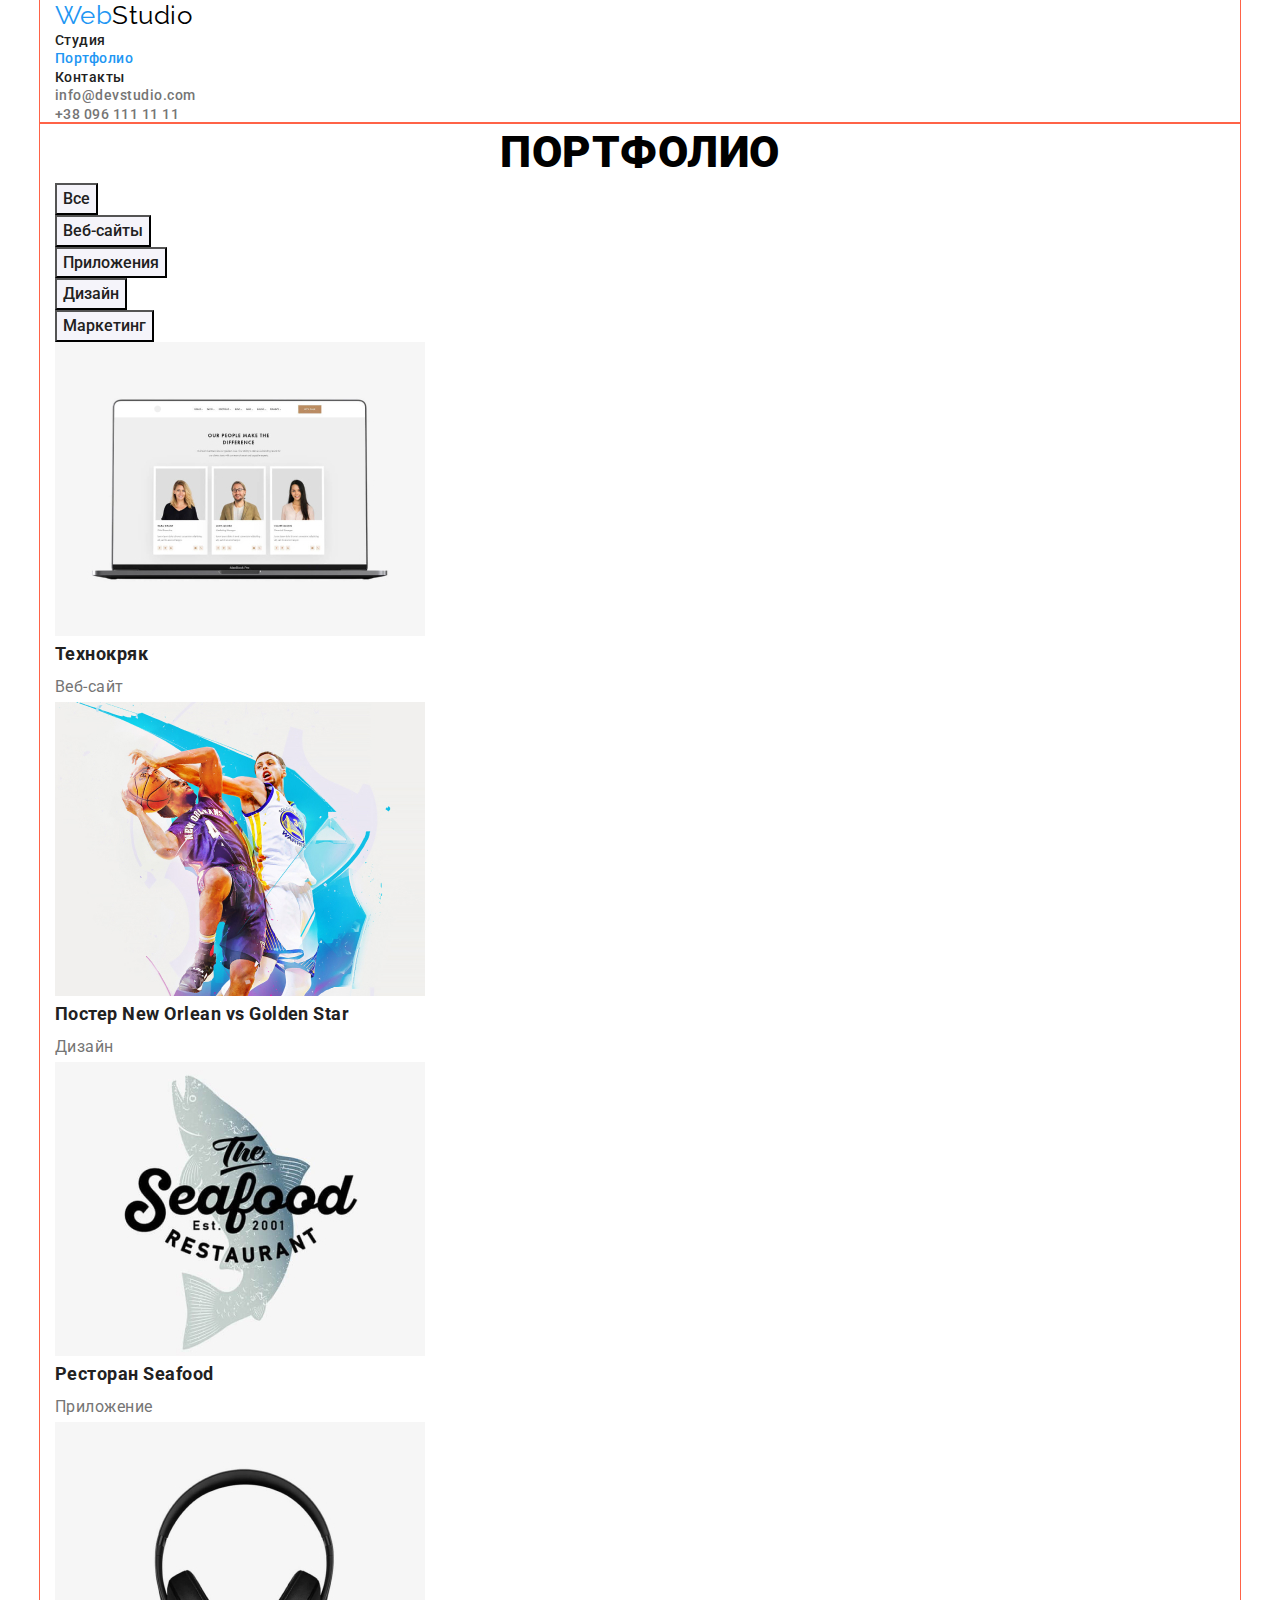
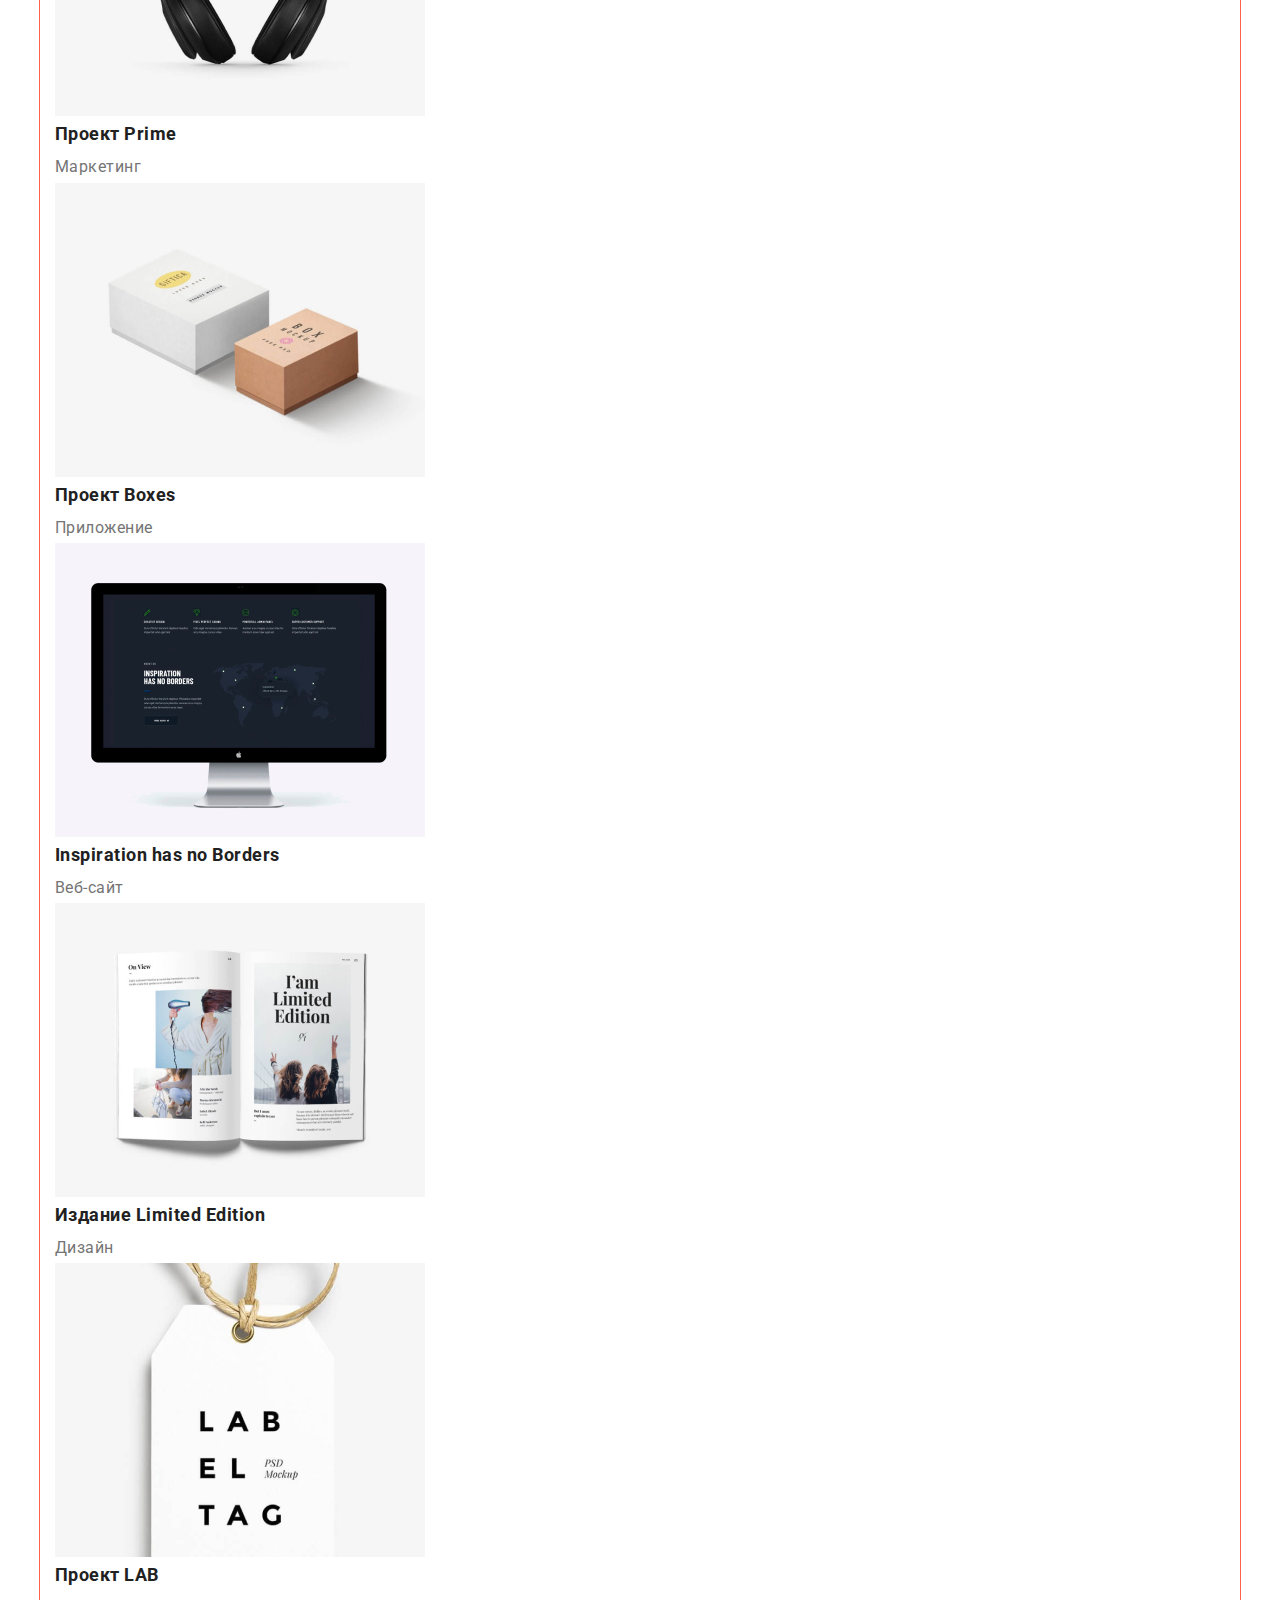
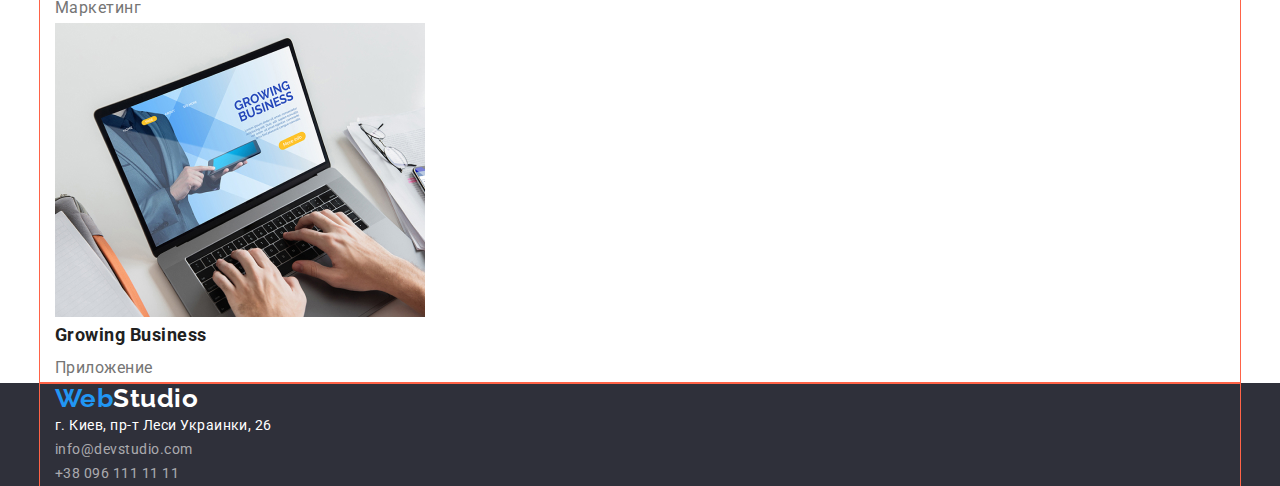
==== portfolio.html @ f956959d "добавляет файлы с 2 ДЗ + container" ====
<!DOCTYPE html>
<html lang="en">
<head>
    <meta charset="UTF-8">
    <meta name="viewport" content="width=device-width, initial-scale=1.0">
    <link rel="stylesheet" href="https://cdnjs.cloudflare.com/ajax/libs/modern-normalize/1.0.0/modern-normalize.min.css">
    <link rel="stylesheet" href="./css/styles.css">
    <title>Portfolio</title>
    <link rel="preconnect" href="https://fonts.gstatic.com">
    <link href="https://fonts.googleapis.com/css2?family=Raleway:wght@700&family=Roboto:wght@400;500;700;900&display=swap" rel="stylesheet">
</head>
<body>
    <header>
        <div class="container">
            <nav> 
                <a href="/" class="logo-header"><span class="first-part-logo">Web</span>Studio</a>
             <ul class="site-nav list">
                 <li><a class="link" href="./index.html">Студия</a></li>
                 <li><a class="link current" href="./portfolio.html">Портфолио</a></li>
                 <li><a class="link" href="">Контакты</a></li>
             </ul>
            </nav>
               <ul class="auth-nav list">
                  <li><a class="link" href="mailto:info@devstudio.com">info@devstudio.com</a></li>
                  <li><a class="link" href="tel:+380961111111">+38 096 111 11 11</a></li>
              </ul> 
        </div>
         </header>

 <main>
  <section>
      <div class="container">
        <h1 class="portfolio-header">Портфолио</h1>
        <ul class="list">
          <li>
              <button class="nav-button" type="button">Все</button>
          </li>
          <li>
              <button class="nav-button" type="button">Веб-сайты</button>
          </li>
          <li>
              <button class="nav-button" type="button">Приложения</button>
          </li>
          <li>
              <button class="nav-button" type="button">Дизайн</button></li>
          <li>
              <button class="nav-button" type="button">Маркетинг</button>
          </li>
        </ul>
        <ul class="list">
            <li>
                <a class="card" href="#">
                 <img src="./images/img-1.jpg" alt=" ноутбук с изображением сайта" width="370" height="294">
                 <h2 class="card title">Технокряк</h2>
                 <p class="card item">Веб-сайт</p>
                </a>
            </li>
            <li>
                <a class="card" href="#">
                 <img src="./images/img-2.jpg" alt="постер с баскетболистами" width="370" height="294">
                 <h2 class="card title">Постер New Orlean vs Golden Star</h2>
                 <p class="card item">Дизайн</p>
                </a>
            </li>
            <li>
                <a class="card" href="#">
                 <img src="./images/img-3.jpg" alt="логотип ресторана" width="370" height="294">
                 <h2 class="card title">Ресторан Seafood</h2>
                 <p class="card item">Приложение</p>
                </a>
            </li>
            <li>
                <a class="card" href="#">
                 <img src="./images/img-4.jpg" alt="изображение наушников" width="370" height="294">
                 <h2 class="card title">Проект Prime</h2>
                 <p class="card item">Маркетинг</p>
                </a>
            </li>
            <li>
                <a class="card" href="#">
                 <img src="./images/img-5.jpg" alt="две разние коробки" width="370" height="294">
                 <h2 class="card title">Проект Boxes</h2>
                 <p class="card item">Приложение</p>
                </a>
            </li>
            <li>
                <a class="card" href="#">
                 <img src="./images/img-6.jpg" alt="монитор с картой" width="370" height="294">
                 <h2 class="card title">Inspiration has no Borders</h2>
                 <p class="card item">Веб-сайт</p>
                </a>
            </li>
            <li>
                <a class="card" href="#">
                 <img src="./images/img-7.jpg" alt="открытий журнал" width="370" height="294">
                 <h2 class="card title">Издание Limited Edition</h2>
                 <p class="card item">Дизайн</p>
                </a>
            </li>
            <li>
                <a class="card" href="#">
                 <img src="./images/img-8.jpg" alt="бирка с названием проекта" width="370" height="294">
                 <h2 class="card title">Проект LAB</h2>
                 <p class="card item">Маркетинг</p>
                </a>
            </li>
            <li>
                <a class="card" href="#">
                 <img src="./images/img-9.jpg" alt="ноутбук с приложением" width="370" height="294">
                 <h2 class="card title">Growing Business</h2>
                 <p class="card item">Приложение</p>
                </a>
            </li>
        </ul>
      </div>
  </section>
</main>
<footer class="footer">
    <div class="container">
        <a class="logo-footer" href="/"><span class="first-part-logo">Web</span>Studio</a>
    <address class="address">
     <ul class="list">  
      <li><a class="real-address" href="https://goo.gl/maps/gdsCnBA7zZHFmRez9" target="_blank">г. Киев, пр-т Леси Украинки, 26</a></li>
      <li><a class="contacts" href="mailto:info@devstudio.com">info@devstudio.com</a></li>
      <li><a class="contacts" href="tel:+380961111111">+38 096 111 11 11</a></li>
    </ul>
   </address>
    </div>
  </footer>
</body>
</html>
---- css/styles.css ----
/* палитра
чёрний основной #000000
дополнительный чёрний #212121
цвет фона hero и footer #2F303A 
белый цвет #FFFFFF
акцент цвет #2196F3
акцент сёрый #757575
фон чем мы занимаемся #E5E5E5
цвет кнопок портфолио #f5f4fa
*/
/*переменные*/
:root{
    --primary-text-color:#000000;
    --primary-accent-color:#2196F3;
    --secondary-text-color:#212121;
    --secondary-accent-color:#757575;
    --primary-white-color:#ffffff;
    --hero-footer-background-color:#2F303A;
    --portfolio-button-bgc:#f5f4fa;
    --primary-bgc-color:#E5E5E5;
}
body{
    background-color: var(--primary-white-color);
    color: var(--primary-text-color);
    
    font-family: Roboto, sans-serif;
    letter-spacing: 0.03em;
}
img {
    display: block;
}
h1,
h2,
h3,
h4,
h5,
h6,
p{
    margin: 0;
}
.container{
    margin-left: auto;
    margin: auto;
    padding: 0 15px;
    width: 1200px;
    outline: 1px solid tomato;
}
.list {
    margin: 0;
    padding: 0;

    list-style: none;
}
/*header*/

.logo-header{
    color: var(--primary-text-color);
    
    font-family: Raleway, sans-serif;
    font-size: 26px;
    line-height: 1.19;
    text-decoration: none;
}
/* .logo-header:hover,
.logo-header:focus{
    color:var(--primary-accent-color);
} */
.logo-header .first-part-logo{
    color: var(--primary-accent-color);
}
.site-nav .link {
    color:var(--secondary-text-color);
    
    font-weight: 500;
    font-size: 14px;
    line-height: 1.14;
    text-decoration: none;
}
.site-nav .link:hover,
.site-nav .link:focus{
    color: var(--primary-accent-color);   
}
.site-nav .link.current{
    color: var(--primary-accent-color);   
}
.auth-nav .link{
    color: var(--secondary-accent-color);
    
    font-weight: 500;
    font-size: 14px;
    line-height: 1.14;
    text-decoration: none;
}
.auth-nav .link:hover,
.auth-nav .link:focus{
    color: var(--primary-accent-color);
}
/*hero*/
.hero{
    background-color: var(--hero-footer-background-color);
    text-align: center;
}
.main-header{
   color: var(--primary-white-color);
    
    font-weight: 900;
    font-size: 44px;
    line-height: 1.36;
    text-align: center;
    text-transform: uppercase;  
}
/*button*/
.button{
    color: var(--primary-white-color);
    background-color: var(--primary-accent-color);   
    
    font-family: inherit;
    font-weight: 700;
    font-size: 16px;
    line-height: 1.88;
    text-align: center;
    text-decoration: none;

    border-radius: 4px;
    padding: 10px 32px;
    min-width: 200px;
    display: inline-block;
    border: transparent;
    cursor: pointer;
}
/* .button:hover,
.button:focus,
.button:active{
    color: var(--primary-accent-color);
    background-color: var(--primary-white-color);
} */
.section-title{
    color: var(--secondary-text-color);

    font-weight: 700;
    font-size: 36px;
    line-height: 1.17;
    text-align: center;
}
/*features*/
.features-title{
    color: var(--secondary-text-color);

    font-weight: 700;
    font-size: 14px;
    line-height: 1.14;
    text-transform: uppercase;
}
.features-text{
    color: var(--secondary-accent-color);

    font-size: 14px;
    line-height: 1.71;
}
/*our team*/
.our-team{
    background-color: var(--portfolio-button-bgc);
}
.our-team-name{
    color: var(--secondary-text-color); 

    font-weight: 500;
    font-size: 16px;
    line-height: 1.19;
    text-align: center;
}
.proffession{
    color: var(--secondary-accent-color);

    font-size: 16px;
    line-height: 1.19;
    text-align: center;
}
/*footer*/
.footer{
    background-color: var(--hero-footer-background-color);
    
    font-style: normal;
}
.logo-footer{
    color: var(--primary-white-color);

    font-family: Raleway, sans-serif;
    font-weight: 700;
    font-size: 26px;
    line-height: 1.19;
    text-decoration: none;
}
/* .logo-footer:hover,
.logo-footer:focus{
    color:var(--primary-accent-color);
} */
.logo-footer .first-part-logo{
    color: var(--primary-accent-color);
}
.address{
    font-style:normal;
    font-size: 14px;
    line-height: 1.71;
}
.real-address{
    color:var(--primary-white-color);
    text-decoration: none;
}
.contacts{
    color: rgba(255, 255, 255, .6);
    text-decoration: none;
}
/*portfolio*/
.portfolio-header{
    font-weight: 900;
    font-size: 44px;
    line-height: 1.36;
    text-align: center;
    text-transform: uppercase;
}
.nav-button{
    background-color: var(--portfolio-button-bgc);
    color:var(--secondary-text-color); 
    font-family: inherit;
    font-weight: 500;
    font-size: 16px;
    line-height: 1.62;
    text-align: center;
    text-decoration: none;
}
.nav-button:hover,
.nav-button:focus,
.nav-button:active{
    background-color: var(--primary-accent-color);
    color:var(--primary-white-color);
}
.card{
    text-decoration: none;
}
.card.title{
    color:var(--secondary-text-color);

    font-weight: 700;
    font-size: 18px;
    line-height: 2;
    text-decoration: none;
}
.card.item{
    color: var(--secondary-accent-color);

    font-size: 16px;
    line-height: 1.88;
    text-decoration: none;
}
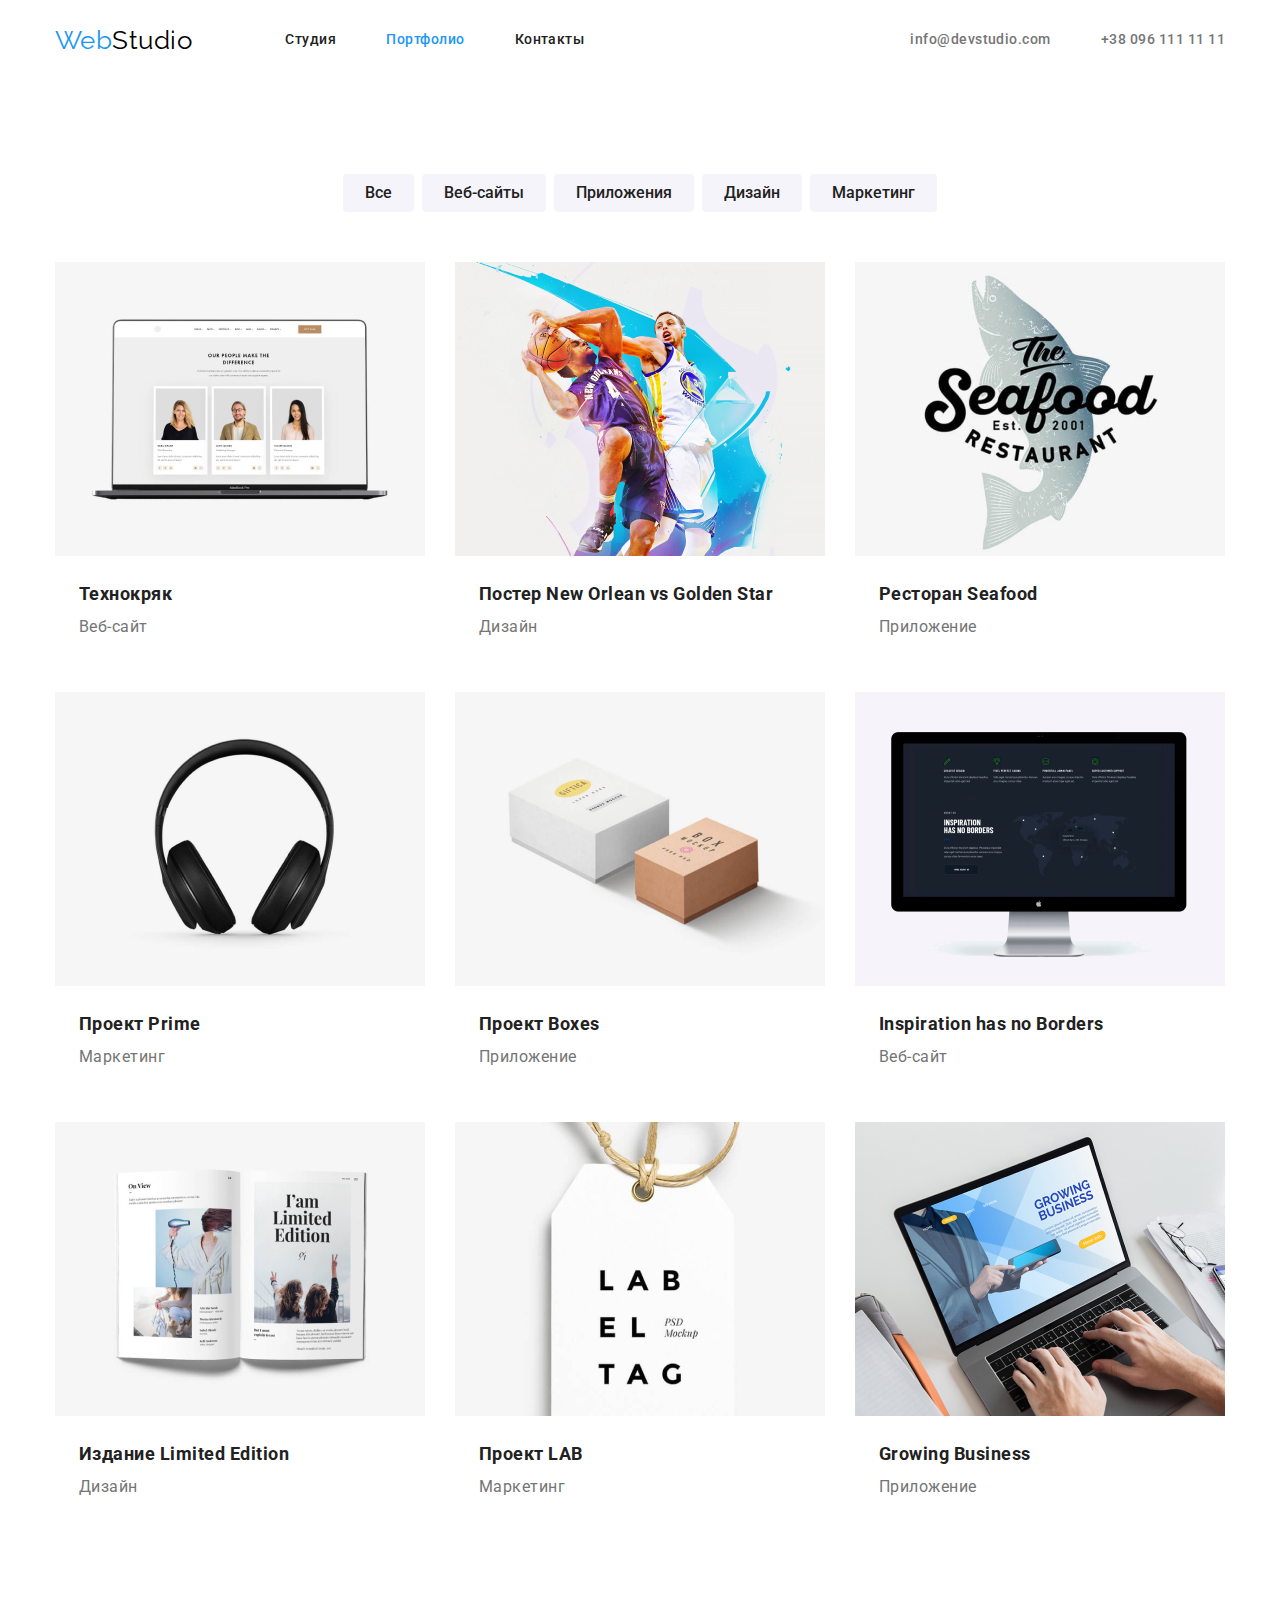
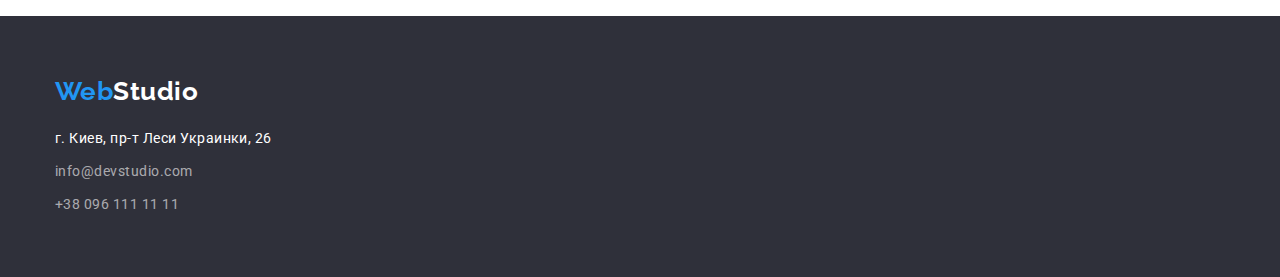
==== commit 3f48011a: "добавляет стили согласно 3 ДЗ" ====
--- a/portfolio.html
+++ b/portfolio.html
@@ -11,120 +11,137 @@
 </head>
 <body>
     <header>
-        <div class="container">
-            <nav> 
-                <a href="/" class="logo-header"><span class="first-part-logo">Web</span>Studio</a>
-             <ul class="site-nav list">
-                 <li><a class="link" href="./index.html">Студия</a></li>
-                 <li><a class="link current" href="./portfolio.html">Портфолио</a></li>
-                 <li><a class="link" href="">Контакты</a></li>
-             </ul>
-            </nav>
-               <ul class="auth-nav list">
-                  <li><a class="link" href="mailto:info@devstudio.com">info@devstudio.com</a></li>
-                  <li><a class="link" href="tel:+380961111111">+38 096 111 11 11</a></li>
-              </ul> 
+        <div class="container header">
+          <nav class="main-nav"> 
+              <a href="/" class="logo-header"><span class="first-part-logo">Web</span>Studio</a>
+           <ul class="site-nav list">
+               <li class="item"><a class="link" href="./index.html">Студия</a></li>
+               <li class="item"><a class="link current" href="./portfolio.html">Портфолио</a></li>
+               <li class="item"><a class="link" href="">Контакты</a></li>
+           </ul>
+          </nav>
+             <ul class="auth-nav list">
+                <li class="item"><a class="link" href="mailto:info@devstudio.com">info@devstudio.com</a></li>
+                <li class="item"><a class="link" href="tel:+380961111111">+38 096 111 11 11</a></li>
+            </ul> 
         </div>
-         </header>
-
+    </header>
  <main>
   <section>
-      <div class="container">
-        <h1 class="portfolio-header">Портфолио</h1>
-        <ul class="list">
-          <li>
+      <div class="portfolio-section container">
+        <h1 hidden class="portfolio-header">Портфолио</h1>
+        <ul class="buttons-list list">
+          <li class="item">
               <button class="nav-button" type="button">Все</button>
           </li>
-          <li>
+          <li class="item">
               <button class="nav-button" type="button">Веб-сайты</button>
           </li>
-          <li>
+          <li class="item">
               <button class="nav-button" type="button">Приложения</button>
           </li>
-          <li>
+          <li class="item">
               <button class="nav-button" type="button">Дизайн</button></li>
-          <li>
+          <li class="item">
               <button class="nav-button" type="button">Маркетинг</button>
           </li>
         </ul>
-        <ul class="list">
-            <li>
+        <ul class="card-list list">
+            <li class="card-item item">
                 <a class="card" href="#">
                  <img src="./images/img-1.jpg" alt=" ноутбук с изображением сайта" width="370" height="294">
-                 <h2 class="card title">Технокряк</h2>
-                 <p class="card item">Веб-сайт</p>
+                 <div class="card-description">
+                     <h2 class="card title">Технокряк</h2>
+                     <p class="card-text">Веб-сайт</p>
+                 </div>
                 </a>
             </li>
-            <li>
+            <li class="card-item item">
                 <a class="card" href="#">
                  <img src="./images/img-2.jpg" alt="постер с баскетболистами" width="370" height="294">
-                 <h2 class="card title">Постер New Orlean vs Golden Star</h2>
-                 <p class="card item">Дизайн</p>
+                 <div class="card-description">
+                     <h2 class="card title">Постер New Orlean vs Golden Star</h2>
+                     <p class="card-text">Дизайн</p>
+                 </div>
                 </a>
             </li>
-            <li>
+            <li class="card-item item">
                 <a class="card" href="#">
                  <img src="./images/img-3.jpg" alt="логотип ресторана" width="370" height="294">
-                 <h2 class="card title">Ресторан Seafood</h2>
-                 <p class="card item">Приложение</p>
+                 <div class="card-description">
+                     <h2 class="card title">Ресторан Seafood</h2>
+                     <p class="card-text">Приложение</p>
+                 </div>
                 </a>
             </li>
-            <li>
+            <li class="card-item item">
                 <a class="card" href="#">
                  <img src="./images/img-4.jpg" alt="изображение наушников" width="370" height="294">
-                 <h2 class="card title">Проект Prime</h2>
-                 <p class="card item">Маркетинг</p>
+                 <div class="card-description">
+                     <h2 class="card title">Проект Prime</h2>
+                     <p class="card-text">Маркетинг</p>
+                 </div>
                 </a>
             </li>
-            <li>
+            <li class="card-item item">
                 <a class="card" href="#">
                  <img src="./images/img-5.jpg" alt="две разние коробки" width="370" height="294">
-                 <h2 class="card title">Проект Boxes</h2>
-                 <p class="card item">Приложение</p>
+                 <div class="card-description">
+                     <h2 class="card title">Проект Boxes</h2>
+                     <p class="card-text">Приложение</p>
+                 </div>
                 </a>
             </li>
-            <li>
+            <li class="card-item item">
                 <a class="card" href="#">
                  <img src="./images/img-6.jpg" alt="монитор с картой" width="370" height="294">
-                 <h2 class="card title">Inspiration has no Borders</h2>
-                 <p class="card item">Веб-сайт</p>
+                 <div class="card-description">
+                     <h2 class="card title">Inspiration has no Borders</h2>
+                     <p class="card-text">Веб-сайт</p>
+                 </div>
                 </a>
             </li>
-            <li>
+            <li class="card-item item">
                 <a class="card" href="#">
                  <img src="./images/img-7.jpg" alt="открытий журнал" width="370" height="294">
-                 <h2 class="card title">Издание Limited Edition</h2>
-                 <p class="card item">Дизайн</p>
+                 <div class="card-description">
+                     <h2 class="card title">Издание Limited Edition</h2>
+                     <p class="card-text">Дизайн</p>
+                 </div>
                 </a>
             </li>
-            <li>
+            <li class="card-item item">
                 <a class="card" href="#">
                  <img src="./images/img-8.jpg" alt="бирка с названием проекта" width="370" height="294">
-                 <h2 class="card title">Проект LAB</h2>
-                 <p class="card item">Маркетинг</p>
+                 <div class="card-description">
+                     <h2 class="card title">Проект LAB</h2>
+                     <p class="card-text">Маркетинг</p>
+                 </div>
                 </a>
             </li>
-            <li>
+            <li class="card-item item">
                 <a class="card" href="#">
                  <img src="./images/img-9.jpg" alt="ноутбук с приложением" width="370" height="294">
-                 <h2 class="card title">Growing Business</h2>
-                 <p class="card item">Приложение</p>
+                 <div class="card-description">
+                     <h2 class="card title">Growing Business</h2>
+                     <p class="card-text">Приложение</p>
+                 </div>
                 </a>
             </li>
         </ul>
       </div>
   </section>
-</main>
-<footer class="footer">
+ </main>
+  <footer class="footer">
     <div class="container">
-        <a class="logo-footer" href="/"><span class="first-part-logo">Web</span>Studio</a>
-    <address class="address">
-     <ul class="list">  
-      <li><a class="real-address" href="https://goo.gl/maps/gdsCnBA7zZHFmRez9" target="_blank">г. Киев, пр-т Леси Украинки, 26</a></li>
-      <li><a class="contacts" href="mailto:info@devstudio.com">info@devstudio.com</a></li>
-      <li><a class="contacts" href="tel:+380961111111">+38 096 111 11 11</a></li>
-    </ul>
-   </address>
+       <a class="logo-footer" href="/"><span class="first-part-logo">Web</span>Studio</a>
+       <address class="address">
+        <ul class="list">  
+         <li class="item"><a class="real-address" href="https://goo.gl/maps/gdsCnBA7zZHFmRez9" target="_blank">г. Киев, пр-т Леси Украинки, 26</a></li>
+         <li class="item"><a class="contacts" href="mailto:info@devstudio.com">info@devstudio.com</a></li>
+         <li class="item"><a class="contacts" href="tel:+380961111111">+38 096 111 11 11</a></li>
+       </ul>
+      </address>
     </div>
   </footer>
 </body>
--- a/css/styles.css
+++ b/css/styles.css
@@ -38,20 +38,30 @@
 p{
     margin: 0;
 }
+ul,
+ol{
+    margin: 0;
+    padding: 0;
+}
 .container{
     margin-left: auto;
     margin: auto;
     padding: 0 15px;
     width: 1200px;
-    outline: 1px solid tomato;
+    /* outline: 2px solid tomato; */
 }
 .list {
-    margin: 0;
-    padding: 0;
-
     list-style: none;
 }
 /*header*/
+.header{
+    display: flex;
+   
+}
+.main-nav{
+    display: flex;
+    align-items: center;
+}
 
 .logo-header{
     color: var(--primary-text-color);
@@ -68,9 +78,23 @@
 .logo-header .first-part-logo{
     color: var(--primary-accent-color);
 }
+.site-nav{
+    display: flex;
+
+    margin-left: 93px;
+}
+.site-nav .item + .item{
+    margin-left: 50px;
+}
+/* .site-nav .item:not(:last-child){
+    margin-right: 50px;
+} */
 .site-nav .link {
+    display: block;
+    padding-top: 32px;
+    padding-bottom: 32px;
+    
     color:var(--secondary-text-color);
-    
     font-weight: 500;
     font-size: 14px;
     line-height: 1.14;
@@ -83,9 +107,22 @@
 .site-nav .link.current{
     color: var(--primary-accent-color);   
 }
+.auth-nav{
+    display: flex;
+    margin-left: auto;
+}
+.auth-nav .item + .item{
+    margin-left: 50px;
+}
+/* .auth-nav .item:not(:last-child){
+    margin-right: 50px;
+} */
 .auth-nav .link{
-    color: var(--secondary-accent-color);
-    
+    display: block;
+    padding-top: 32px;
+    padding-bottom: 32px;
+
+    color: var(--secondary-accent-color); 
     font-weight: 500;
     font-size: 14px;
     line-height: 1.14;
@@ -97,12 +134,19 @@
 }
 /*hero*/
 .hero{
+    padding-top: 200px;
+    padding-bottom: 200px;
+
     background-color: var(--hero-footer-background-color);
     text-align: center;
 }
 .main-header{
-   color: var(--primary-white-color);
-    
+    max-width: 696px;
+    margin-bottom: 30px;
+    margin-left:auto;
+    margin-right:auto;
+
+    color: var(--primary-white-color);
     font-weight: 900;
     font-size: 44px;
     line-height: 1.36;
@@ -134,7 +178,7 @@
     color: var(--primary-accent-color);
     background-color: var(--primary-white-color);
 } */
-.section-title{
+.features-main-title{
     color: var(--secondary-text-color);
 
     font-weight: 700;
@@ -143,48 +187,103 @@
     text-align: center;
 }
 /*features*/
+.features-list{
+    display: flex;
+    margin-top: 94px;
+}
+
+.features-list .item + .item{
+margin-right: 30px;
+min-width: 270px;
+}
 .features-title{
     color: var(--secondary-text-color);
-
     font-weight: 700;
     font-size: 14px;
     line-height: 1.14;
     text-transform: uppercase;
 }
+
 .features-text{
+    margin-top: 10px;
     color: var(--secondary-accent-color);
-
     font-size: 14px;
     line-height: 1.71;
+}
+/* what we do */
+.what-we-do-section{
+    margin-top: 94px;
+}
+.what-we-do-title{
+    color: var(--secondary-text-color);
+    font-weight: 700;
+    font-size: 36px;
+    line-height: 1.17;
+    text-align: center;    
+}
+.what-we-do-list{
+    display: flex;
+    margin-top: 50px;
+}
+.what-we-do-list .item + .item{
+    margin-left: 30px;
 }
 /*our team*/
 .our-team{
+    margin-top: 94px;
+    padding-top: 94px;
+    padding-bottom: 94px;
+
     background-color: var(--portfolio-button-bgc);
+}
+.our-team-title{
+    color: var(--secondary-text-color);
+    font-weight: 700;
+    font-size: 36px;
+    line-height: 1.17;
+    text-align: center; 
+}
+.our-team-list{
+    display: flex;
+    margin-top: 50px;
+}
+.our-team-list .item + .item{
+    margin-left: 30px;
+}
+.our-team-card{
+    min-width: 270px;
+    border-radius: 0px 0px 4px 4px;
+    background-color: var(--primary-white-color);
+}
+.our-team-description{
+    padding-top: 30px;
+    padding-bottom: 30px;
 }
 .our-team-name{
     color: var(--secondary-text-color); 
-
     font-weight: 500;
     font-size: 16px;
     line-height: 1.19;
     text-align: center;
 }
-.proffession{
+.our-team-proffession{
+    margin-top: 10px;
+
     color: var(--secondary-accent-color);
-
     font-size: 16px;
     line-height: 1.19;
     text-align: center;
 }
 /*footer*/
 .footer{
-    background-color: var(--hero-footer-background-color);
-    
+    padding-top: 60px;
+    padding-bottom: 60px;
+
+    background-color: var(--hero-footer-background-color); 
     font-style: normal;
 }
 .logo-footer{
     color: var(--primary-white-color);
-
     font-family: Raleway, sans-serif;
     font-weight: 700;
     font-size: 26px;
@@ -199,6 +298,8 @@
     color: var(--primary-accent-color);
 }
 .address{
+    margin-top: 20px;
+
     font-style:normal;
     font-size: 14px;
     line-height: 1.71;
@@ -207,11 +308,18 @@
     color:var(--primary-white-color);
     text-decoration: none;
 }
+.address .item + .item{
+    margin-top: 9px;
+}
 .contacts{
     color: rgba(255, 255, 255, .6);
     text-decoration: none;
 }
 /*portfolio*/
+.portfolio-section{
+    padding-top: 94px;
+    padding-bottom: 94px;
+}
 .portfolio-header{
     font-weight: 900;
     font-size: 44px;
@@ -219,7 +327,19 @@
     text-align: center;
     text-transform: uppercase;
 }
+.buttons-list{
+    display: flex;
+    justify-content: center;
+}
+.buttons-list .item + .item{
+    margin-left: 8px;
+}
 .nav-button{
+    padding: 6px 22px;
+    margin-bottom: 50px;
+    border: transparent;
+    border-radius: 4px;
+
     background-color: var(--portfolio-button-bgc);
     color:var(--secondary-text-color); 
     font-family: inherit;
@@ -235,9 +355,29 @@
     background-color: var(--primary-accent-color);
     color:var(--primary-white-color);
 }
+.card-list{
+    display: flex;
+    margin:-15px;
+    flex-wrap: wrap;
+}
+.card-item{
+    margin: 15px;
+}
+/* .card-list:not(:nth-child(3n)) {
+    margin-left: 15px;
+} */
+
+/* .card-list .item + .item{
+    margin-left: 30px;
+} */
+.card-description{
+    background-color: var(--primary-white-color);;
+    padding: 20px 24px;
+}
 .card{
     text-decoration: none;
 }
+
 .card.title{
     color:var(--secondary-text-color);
 
@@ -246,7 +386,7 @@
     line-height: 2;
     text-decoration: none;
 }
-.card.item{
+.card-text{
     color: var(--secondary-accent-color);
 
     font-size: 16px;
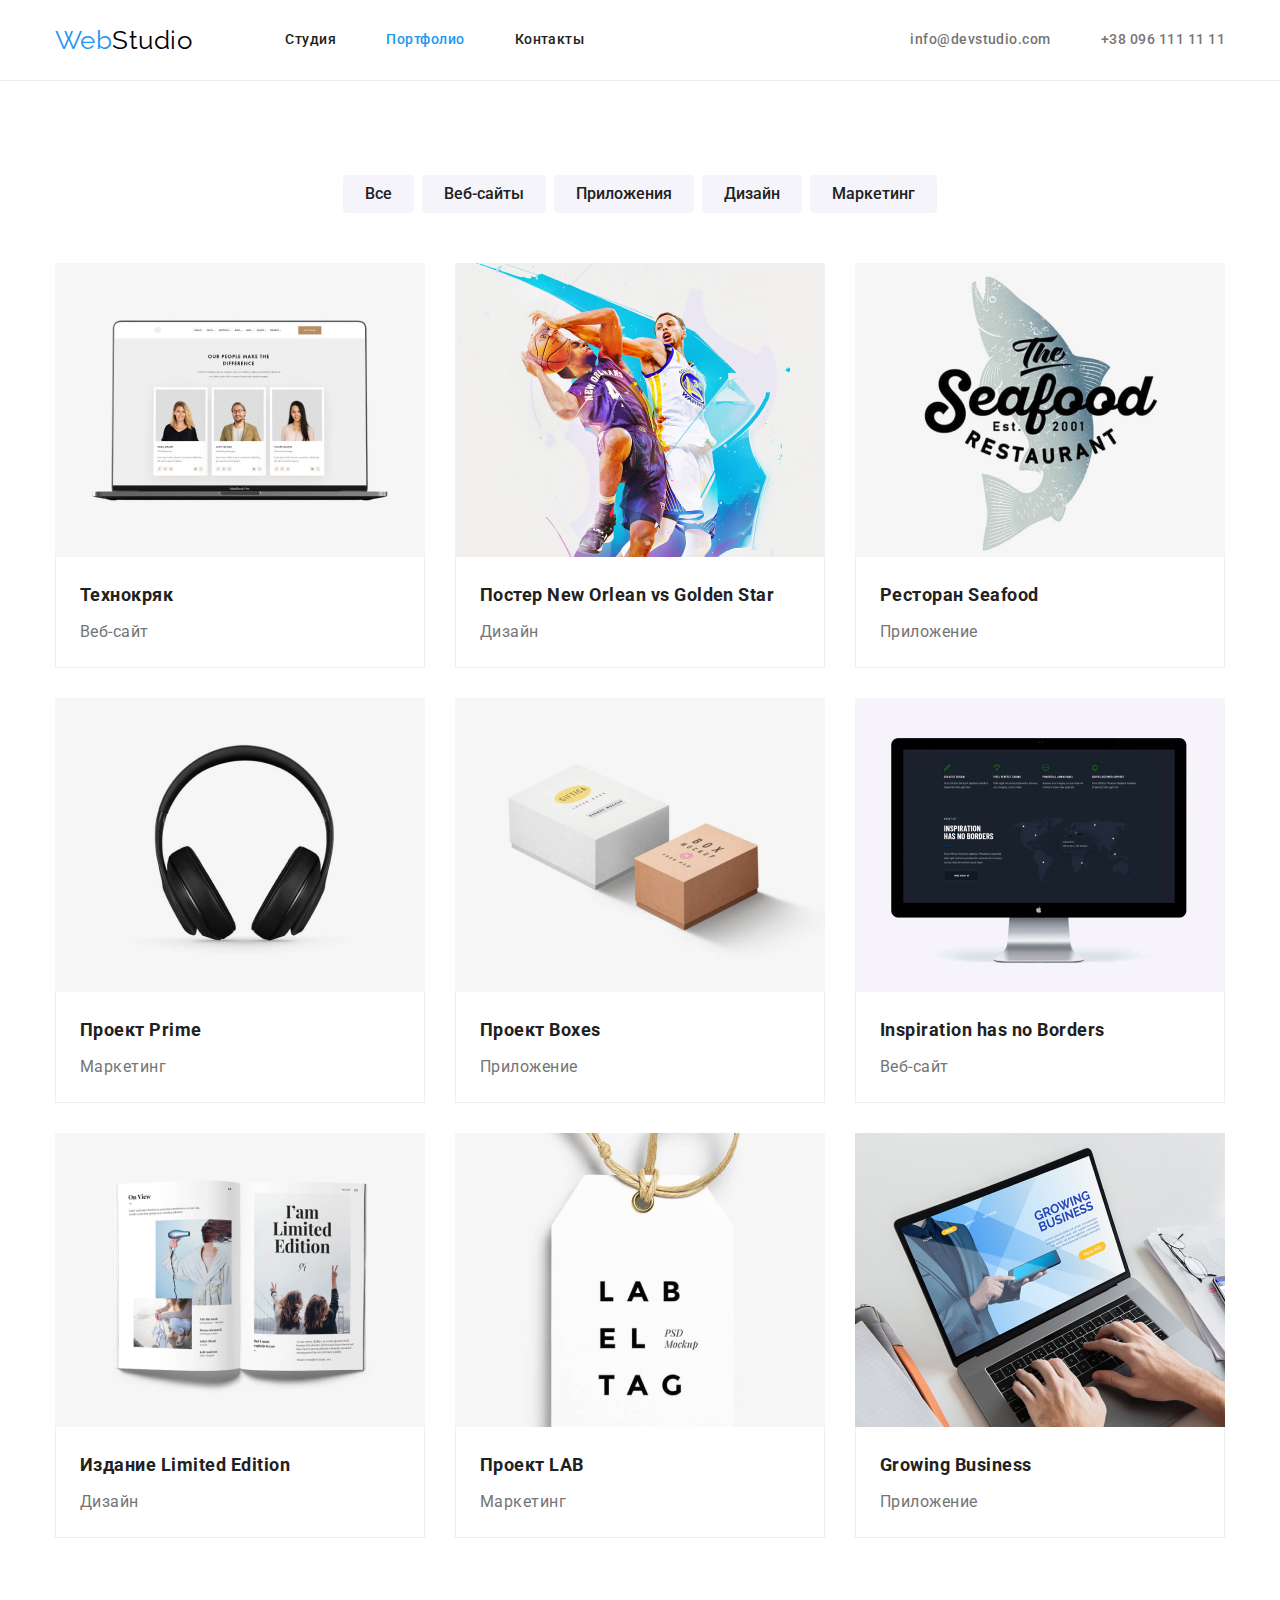
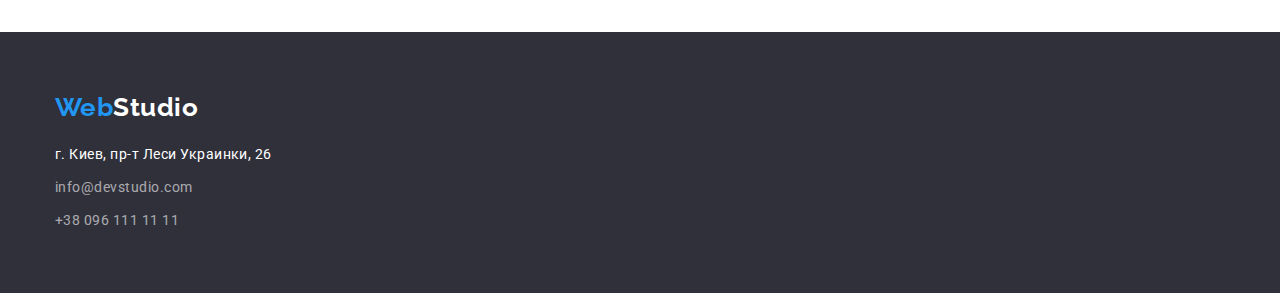
==== commit 60f905d6: "добавляет правки после проверки" ====
--- a/portfolio.html
+++ b/portfolio.html
@@ -10,7 +10,7 @@
     <link href="https://fonts.googleapis.com/css2?family=Raleway:wght@700&family=Roboto:wght@400;500;700;900&display=swap" rel="stylesheet">
 </head>
 <body>
-    <header>
+    <header class="head">
         <div class="container header">
           <nav class="main-nav"> 
               <a href="/" class="logo-header"><span class="first-part-logo">Web</span>Studio</a>
@@ -28,7 +28,7 @@
     </header>
  <main>
   <section>
-      <div class="portfolio-section container">
+      <div class="section container">
         <h1 hidden class="portfolio-header">Портфолио</h1>
         <ul class="buttons-list list">
           <li class="item">
--- a/css/styles.css
+++ b/css/styles.css
@@ -9,25 +9,27 @@
 цвет кнопок портфолио #f5f4fa
 */
 /*переменные*/
-:root{
-    --primary-text-color:#000000;
-    --primary-accent-color:#2196F3;
-    --secondary-text-color:#212121;
-    --secondary-accent-color:#757575;
-    --primary-white-color:#ffffff;
-    --hero-footer-background-color:#2F303A;
-    --portfolio-button-bgc:#f5f4fa;
-    --primary-bgc-color:#E5E5E5;
-}
-body{
-    background-color: var(--primary-white-color);
-    color: var(--primary-text-color);
-    
-    font-family: Roboto, sans-serif;
-    letter-spacing: 0.03em;
+:root {
+  --primary-text-color: #000000;
+  --primary-accent-color: #2196f3;
+  --secondary-text-color: #212121;
+  --secondary-accent-color: #757575;
+  --primary-white-color: #ffffff;
+  --hero-footer-background-color: #2f303a;
+  --portfolio-button-bgc: #f5f4fa;
+  --primary-bgc-color: #e5e5e5;
+  --card-description-border-color: #eeeeee;
+  --header-border-color: #ececec;
+}
+body {
+  background-color: var(--primary-white-color);
+  color: var(--primary-text-color);
+
+  font-family: Roboto, sans-serif;
+  letter-spacing: 0.03em;
 }
 img {
-    display: block;
+  display: block;
 }
 h1,
 h2,
@@ -35,142 +37,144 @@
 h4,
 h5,
 h6,
-p{
-    margin: 0;
+p {
+  margin: 0;
 }
 ul,
-ol{
-    margin: 0;
-    padding: 0;
-}
-.container{
-    margin-left: auto;
-    margin: auto;
-    padding: 0 15px;
-    width: 1200px;
-    /* outline: 2px solid tomato; */
+ol {
+  margin: 0;
+  padding: 0;
+}
+.container {
+  margin-left: auto;
+  margin: auto;
+  padding: 0 15px;
+  width: 1200px;
+  /* outline: 2px solid tomato; */
 }
 .list {
-    list-style: none;
+  list-style: none;
 }
 /*header*/
-.header{
-    display: flex;
-   
-}
-.main-nav{
-    display: flex;
-    align-items: center;
-}
-
-.logo-header{
-    color: var(--primary-text-color);
-    
-    font-family: Raleway, sans-serif;
-    font-size: 26px;
-    line-height: 1.19;
-    text-decoration: none;
+.head {
+  border-bottom: 1px solid var(--header-border-color);
+}
+.header {
+  display: flex;
+}
+.main-nav {
+  display: flex;
+  align-items: center;
+}
+
+.logo-header {
+  color: var(--primary-text-color);
+
+  font-family: Raleway, sans-serif;
+  font-size: 26px;
+  line-height: 1.19;
+  text-decoration: none;
 }
 /* .logo-header:hover,
 .logo-header:focus{
     color:var(--primary-accent-color);
 } */
-.logo-header .first-part-logo{
-    color: var(--primary-accent-color);
-}
-.site-nav{
-    display: flex;
-
-    margin-left: 93px;
-}
-.site-nav .item + .item{
-    margin-left: 50px;
+.logo-header .first-part-logo {
+  color: var(--primary-accent-color);
+}
+.site-nav {
+  display: flex;
+
+  margin-left: 93px;
+}
+.site-nav .item + .item {
+  margin-left: 50px;
 }
 /* .site-nav .item:not(:last-child){
     margin-right: 50px;
 } */
 .site-nav .link {
-    display: block;
-    padding-top: 32px;
-    padding-bottom: 32px;
-    
-    color:var(--secondary-text-color);
-    font-weight: 500;
-    font-size: 14px;
-    line-height: 1.14;
-    text-decoration: none;
+  display: block;
+  padding-top: 32px;
+  padding-bottom: 32px;
+
+  color: var(--secondary-text-color);
+  font-weight: 500;
+  font-size: 14px;
+  line-height: 1.14;
+  text-decoration: none;
 }
 .site-nav .link:hover,
-.site-nav .link:focus{
-    color: var(--primary-accent-color);   
-}
-.site-nav .link.current{
-    color: var(--primary-accent-color);   
-}
-.auth-nav{
-    display: flex;
-    margin-left: auto;
-}
-.auth-nav .item + .item{
-    margin-left: 50px;
+.site-nav .link:focus {
+  color: var(--primary-accent-color);
+}
+.site-nav .link.current {
+  color: var(--primary-accent-color);
+}
+.auth-nav {
+  display: flex;
+  margin-left: auto;
+}
+.auth-nav .item + .item {
+  margin-left: 50px;
 }
 /* .auth-nav .item:not(:last-child){
     margin-right: 50px;
 } */
-.auth-nav .link{
-    display: block;
-    padding-top: 32px;
-    padding-bottom: 32px;
-
-    color: var(--secondary-accent-color); 
-    font-weight: 500;
-    font-size: 14px;
-    line-height: 1.14;
-    text-decoration: none;
+.auth-nav .link {
+  display: block;
+  padding-top: 32px;
+  padding-bottom: 32px;
+
+  color: var(--secondary-accent-color);
+  font-weight: 500;
+  font-size: 14px;
+  line-height: 1.14;
+  text-decoration: none;
 }
 .auth-nav .link:hover,
-.auth-nav .link:focus{
-    color: var(--primary-accent-color);
+.auth-nav .link:focus {
+  color: var(--primary-accent-color);
 }
 /*hero*/
-.hero{
-    padding-top: 200px;
-    padding-bottom: 200px;
-
-    background-color: var(--hero-footer-background-color);
-    text-align: center;
-}
-.main-header{
-    max-width: 696px;
-    margin-bottom: 30px;
-    margin-left:auto;
-    margin-right:auto;
-
-    color: var(--primary-white-color);
-    font-weight: 900;
-    font-size: 44px;
-    line-height: 1.36;
-    text-align: center;
-    text-transform: uppercase;  
+.hero {
+  padding-top: 200px;
+  padding-bottom: 200px;
+
+  background-color: var(--hero-footer-background-color);
+  text-align: center;
+}
+.main-header {
+  max-width: 696px;
+  margin-bottom: 30px;
+  margin-left: auto;
+  margin-right: auto;
+
+  color: var(--primary-white-color);
+  font-weight: 900;
+  font-size: 44px;
+  line-height: 1.36;
+  text-align: center;
+  text-transform: uppercase;
 }
 /*button*/
-.button{
-    color: var(--primary-white-color);
-    background-color: var(--primary-accent-color);   
-    
-    font-family: inherit;
-    font-weight: 700;
-    font-size: 16px;
-    line-height: 1.88;
-    text-align: center;
-    text-decoration: none;
-
-    border-radius: 4px;
-    padding: 10px 32px;
-    min-width: 200px;
-    display: inline-block;
-    border: transparent;
-    cursor: pointer;
+.button {
+  color: var(--primary-white-color);
+  background-color: var(--primary-accent-color);
+
+  font-family: inherit;
+  font-weight: 700;
+  font-size: 16px;
+  line-height: 1.88;
+  text-align: center;
+  text-decoration: none;
+
+  border-radius: 4px;
+  padding: 10px 32px;
+  min-width: 200px;
+  display: inline-block;
+  border: transparent;
+  cursor: pointer;
 }
 /* .button:hover,
 .button:focus,
@@ -178,190 +182,188 @@
     color: var(--primary-accent-color);
     background-color: var(--primary-white-color);
 } */
-.features-main-title{
-    color: var(--secondary-text-color);
-
-    font-weight: 700;
-    font-size: 36px;
-    line-height: 1.17;
-    text-align: center;
+.section {
+  padding-top: 94px;
+  padding-bottom: 94px;
+}
+.features-main-title {
+  color: var(--secondary-text-color);
+
+  font-weight: 700;
+  font-size: 36px;
+  line-height: 1.17;
+  text-align: center;
 }
 /*features*/
-.features-list{
-    display: flex;
-    margin-top: 94px;
-}
-
-.features-list .item + .item{
-margin-right: 30px;
-min-width: 270px;
-}
-.features-title{
-    color: var(--secondary-text-color);
-    font-weight: 700;
-    font-size: 14px;
-    line-height: 1.14;
-    text-transform: uppercase;
-}
-
-.features-text{
-    margin-top: 10px;
-    color: var(--secondary-accent-color);
-    font-size: 14px;
-    line-height: 1.71;
+.features-list {
+  display: flex;
+  padding-top: 94px;
+}
+.features-list .item {
+  width: 270px;
+}
+
+.features-list .item + .item {
+  margin-right: 30px;
+}
+.features-title {
+  color: var(--secondary-text-color);
+  font-weight: 700;
+  font-size: 14px;
+  line-height: 1.14;
+  text-transform: uppercase;
+}
+
+.features-text {
+  margin-top: 10px;
+  color: var(--secondary-accent-color);
+  font-size: 14px;
+  line-height: 1.71;
 }
 /* what we do */
-.what-we-do-section{
-    margin-top: 94px;
-}
-.what-we-do-title{
-    color: var(--secondary-text-color);
-    font-weight: 700;
-    font-size: 36px;
-    line-height: 1.17;
-    text-align: center;    
-}
-.what-we-do-list{
-    display: flex;
-    margin-top: 50px;
-}
-.what-we-do-list .item + .item{
-    margin-left: 30px;
+.what-we-do-title {
+  color: var(--secondary-text-color);
+  font-weight: 700;
+  font-size: 36px;
+  line-height: 1.17;
+  text-align: center;
+}
+.what-we-do-list {
+  display: flex;
+  margin-top: 50px;
+}
+.what-we-do-list .item + .item {
+  margin-left: 30px;
 }
 /*our team*/
-.our-team{
-    margin-top: 94px;
-    padding-top: 94px;
-    padding-bottom: 94px;
-
-    background-color: var(--portfolio-button-bgc);
-}
-.our-team-title{
-    color: var(--secondary-text-color);
-    font-weight: 700;
-    font-size: 36px;
-    line-height: 1.17;
-    text-align: center; 
-}
-.our-team-list{
-    display: flex;
-    margin-top: 50px;
-}
-.our-team-list .item + .item{
-    margin-left: 30px;
-}
-.our-team-card{
-    min-width: 270px;
-    border-radius: 0px 0px 4px 4px;
-    background-color: var(--primary-white-color);
-}
-.our-team-description{
-    padding-top: 30px;
-    padding-bottom: 30px;
-}
-.our-team-name{
-    color: var(--secondary-text-color); 
-    font-weight: 500;
-    font-size: 16px;
-    line-height: 1.19;
-    text-align: center;
-}
-.our-team-proffession{
-    margin-top: 10px;
-
-    color: var(--secondary-accent-color);
-    font-size: 16px;
-    line-height: 1.19;
-    text-align: center;
+.our-team {
+  background-color: var(--portfolio-button-bgc);
+}
+.our-team-title {
+  color: var(--secondary-text-color);
+  font-weight: 700;
+  font-size: 36px;
+  line-height: 1.17;
+  text-align: center;
+}
+.our-team-list {
+  display: flex;
+  margin-top: 50px;
+}
+.our-team-list .item + .item {
+  margin-left: 30px;
+}
+.our-team-card {
+  width: 270px;
+  border-radius: 0px 0px 4px 4px;
+  background-color: var(--primary-white-color);
+}
+.our-team-description {
+  padding-top: 30px;
+  padding-bottom: 30px;
+  padding-left: 59px;
+  padding-right: 59px;
+}
+.our-team-name {
+  color: var(--secondary-text-color);
+  font-weight: 500;
+  font-size: 16px;
+  line-height: 1.19;
+  text-align: center;
+}
+.our-team-proffession {
+  margin-top: 10px;
+
+  color: var(--secondary-accent-color);
+  font-size: 16px;
+  line-height: 1.19;
+  text-align: center;
 }
 /*footer*/
-.footer{
-    padding-top: 60px;
-    padding-bottom: 60px;
-
-    background-color: var(--hero-footer-background-color); 
-    font-style: normal;
-}
-.logo-footer{
-    color: var(--primary-white-color);
-    font-family: Raleway, sans-serif;
-    font-weight: 700;
-    font-size: 26px;
-    line-height: 1.19;
-    text-decoration: none;
+.footer {
+  padding-top: 60px;
+  padding-bottom: 60px;
+
+  background-color: var(--hero-footer-background-color);
+  font-style: normal;
+}
+.logo-footer {
+  color: var(--primary-white-color);
+  font-family: Raleway, sans-serif;
+  font-weight: 700;
+  font-size: 26px;
+  line-height: 1.19;
+  text-decoration: none;
 }
 /* .logo-footer:hover,
 .logo-footer:focus{
     color:var(--primary-accent-color);
 } */
-.logo-footer .first-part-logo{
-    color: var(--primary-accent-color);
-}
-.address{
-    margin-top: 20px;
-
-    font-style:normal;
-    font-size: 14px;
-    line-height: 1.71;
-}
-.real-address{
-    color:var(--primary-white-color);
-    text-decoration: none;
-}
-.address .item + .item{
-    margin-top: 9px;
-}
-.contacts{
-    color: rgba(255, 255, 255, .6);
-    text-decoration: none;
+.logo-footer .first-part-logo {
+  color: var(--primary-accent-color);
+}
+.address {
+  margin-top: 20px;
+
+  font-style: normal;
+  font-size: 14px;
+  line-height: 1.71;
+}
+.real-address {
+  color: var(--primary-white-color);
+  text-decoration: none;
+}
+.address .item + .item {
+  margin-top: 9px;
+}
+.contacts {
+  color: rgba(255, 255, 255, 0.6);
+  text-decoration: none;
 }
 /*portfolio*/
-.portfolio-section{
-    padding-top: 94px;
-    padding-bottom: 94px;
-}
-.portfolio-header{
-    font-weight: 900;
-    font-size: 44px;
-    line-height: 1.36;
-    text-align: center;
-    text-transform: uppercase;
-}
-.buttons-list{
-    display: flex;
-    justify-content: center;
-}
-.buttons-list .item + .item{
-    margin-left: 8px;
-}
-.nav-button{
-    padding: 6px 22px;
-    margin-bottom: 50px;
-    border: transparent;
-    border-radius: 4px;
-
-    background-color: var(--portfolio-button-bgc);
-    color:var(--secondary-text-color); 
-    font-family: inherit;
-    font-weight: 500;
-    font-size: 16px;
-    line-height: 1.62;
-    text-align: center;
-    text-decoration: none;
+.portfolio-header {
+  font-weight: 900;
+  font-size: 44px;
+  line-height: 1.36;
+  text-align: center;
+  text-transform: uppercase;
+}
+.buttons-list {
+  display: flex;
+  justify-content: center;
+  margin-bottom: 50px;
+}
+.buttons-list .item + .item {
+  margin-left: 8px;
+}
+.nav-button {
+  padding: 6px 22px;
+  border: transparent;
+  border-radius: 4px;
+
+  background-color: var(--portfolio-button-bgc);
+  color: var(--secondary-text-color);
+  font-family: inherit;
+  font-weight: 500;
+  font-size: 16px;
+  line-height: 1.62;
+  text-align: center;
+  text-decoration: none;
 }
 .nav-button:hover,
 .nav-button:focus,
-.nav-button:active{
-    background-color: var(--primary-accent-color);
-    color:var(--primary-white-color);
-}
-.card-list{
-    display: flex;
-    margin:-15px;
-    flex-wrap: wrap;
-}
-.card-item{
-    margin: 15px;
+.nav-button:active {
+  background-color: var(--primary-accent-color);
+  color: var(--primary-white-color);
+}
+.card-list {
+  display: flex;
+  margin: -15px;
+  flex-wrap: wrap;
+}
+.card-item {
+  margin: 15px;
+  width: 370px;
 }
 /* .card-list:not(:nth-child(3n)) {
     margin-left: 15px;
@@ -370,26 +372,30 @@
 /* .card-list .item + .item{
     margin-left: 30px;
 } */
-.card-description{
-    background-color: var(--primary-white-color);;
-    padding: 20px 24px;
-}
-.card{
-    text-decoration: none;
-}
-
-.card.title{
-    color:var(--secondary-text-color);
-
-    font-weight: 700;
-    font-size: 18px;
-    line-height: 2;
-    text-decoration: none;
-}
-.card-text{
-    color: var(--secondary-accent-color);
-
-    font-size: 16px;
-    line-height: 1.88;
-    text-decoration: none;
-}+.card-description {
+  background-color: var(--primary-white-color);
+  padding: 20px 24px;
+  border-left: 1px solid var(--card-description-border-color);
+  border-right: 1px solid var(--card-description-border-color);
+  border-bottom: 1px solid var(--card-description-border-color);
+}
+.card {
+  text-decoration: none;
+}
+
+.card.title {
+  margin-bottom: 4px;
+  color: var(--secondary-text-color);
+
+  font-weight: 700;
+  font-size: 18px;
+  line-height: 2;
+  text-decoration: none;
+}
+.card-text {
+  color: var(--secondary-accent-color);
+
+  font-size: 16px;
+  line-height: 1.88;
+  text-decoration: none;
+}
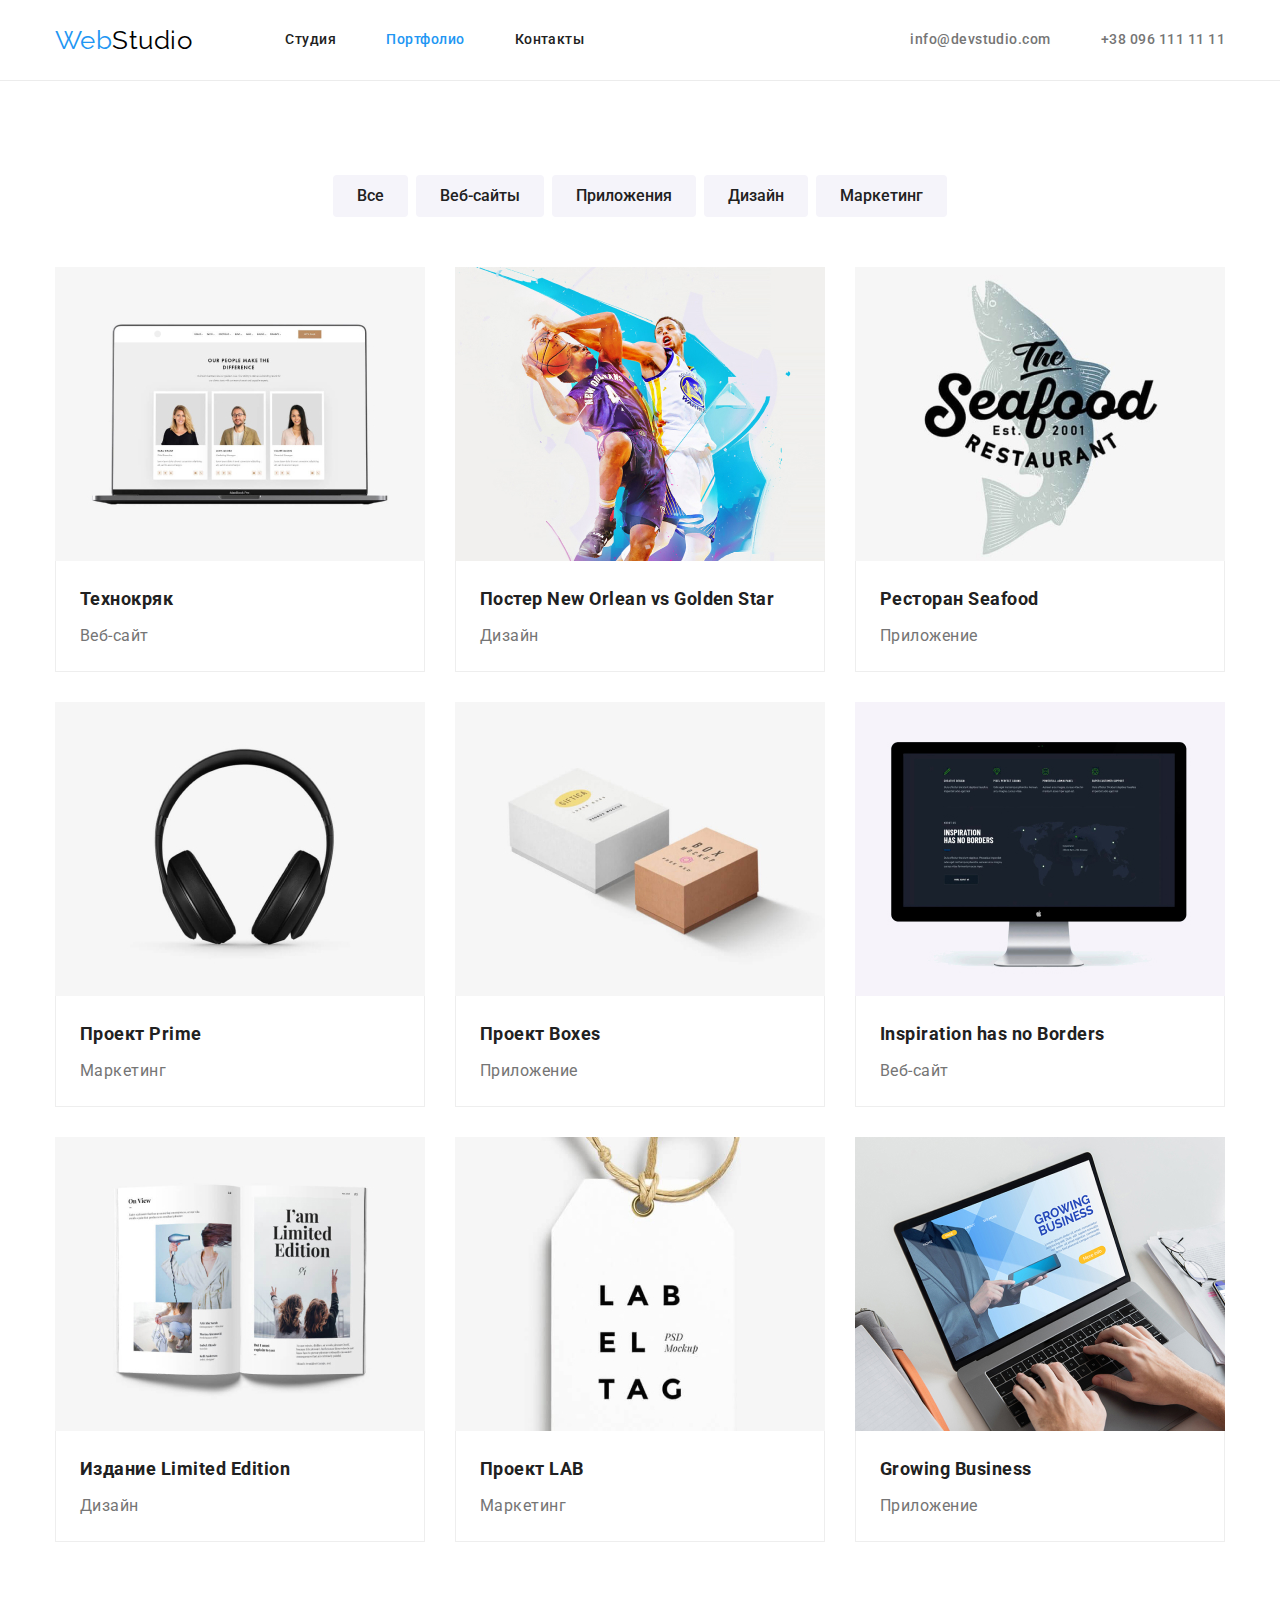
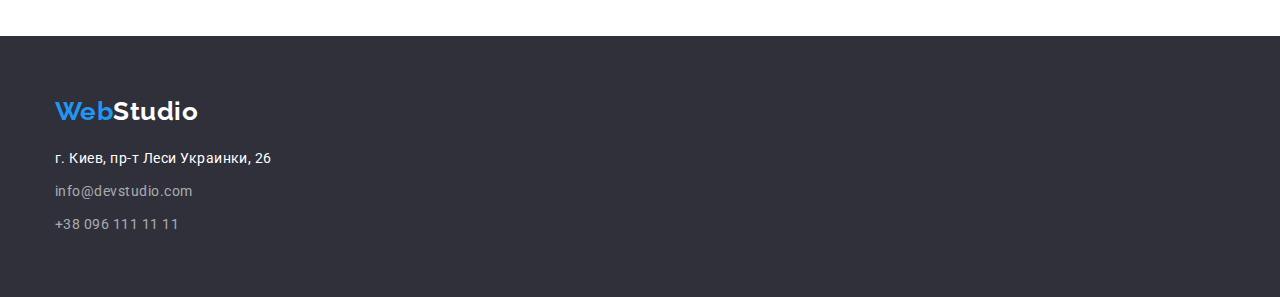
==== commit cb885633: "добавляет заголовкам вместо атрибута hidden класс visually-hidden" ====
--- a/portfolio.html
+++ b/portfolio.html
@@ -29,7 +29,7 @@
  <main>
   <section>
       <div class="section container">
-        <h1 hidden class="portfolio-header">Портфолио</h1>
+        <h1 class="visually-hidden portfolio-header">Портфолио</h1>
         <ul class="buttons-list list">
           <li class="item">
               <button class="nav-button" type="button">Все</button>
--- a/css/styles.css
+++ b/css/styles.css
@@ -30,6 +30,8 @@
 }
 img {
   display: block;
+  max-width: 100%;
+  height: auto;
 }
 h1,
 h2,
@@ -55,6 +57,16 @@
 .list {
   list-style: none;
 }
+.visually-hidden {
+  position: absolute;
+  width: 1px;
+  height: 1px;
+  margin: -1px;
+  padding: 0;
+  overflow: hidden;
+  border: 0;
+  clip: rect(0 0 0 0);
+}
 /*header*/
 .head {
   border-bottom: 1px solid var(--header-border-color);
@@ -261,8 +273,8 @@
 .our-team-description {
   padding-top: 30px;
   padding-bottom: 30px;
-  padding-left: 59px;
-  padding-right: 59px;
+  padding-left: 24px;
+  padding-right: 24px;
 }
 .our-team-name {
   color: var(--secondary-text-color);
@@ -338,7 +350,7 @@
 }
 .nav-button {
   padding: 6px 22px;
-  border: transparent;
+  border-color: transparent;
   border-radius: 4px;
 
   background-color: var(--portfolio-button-bgc);
@@ -355,6 +367,7 @@
 .nav-button:active {
   background-color: var(--primary-accent-color);
   color: var(--primary-white-color);
+  outline: none;
 }
 .card-list {
   display: flex;
